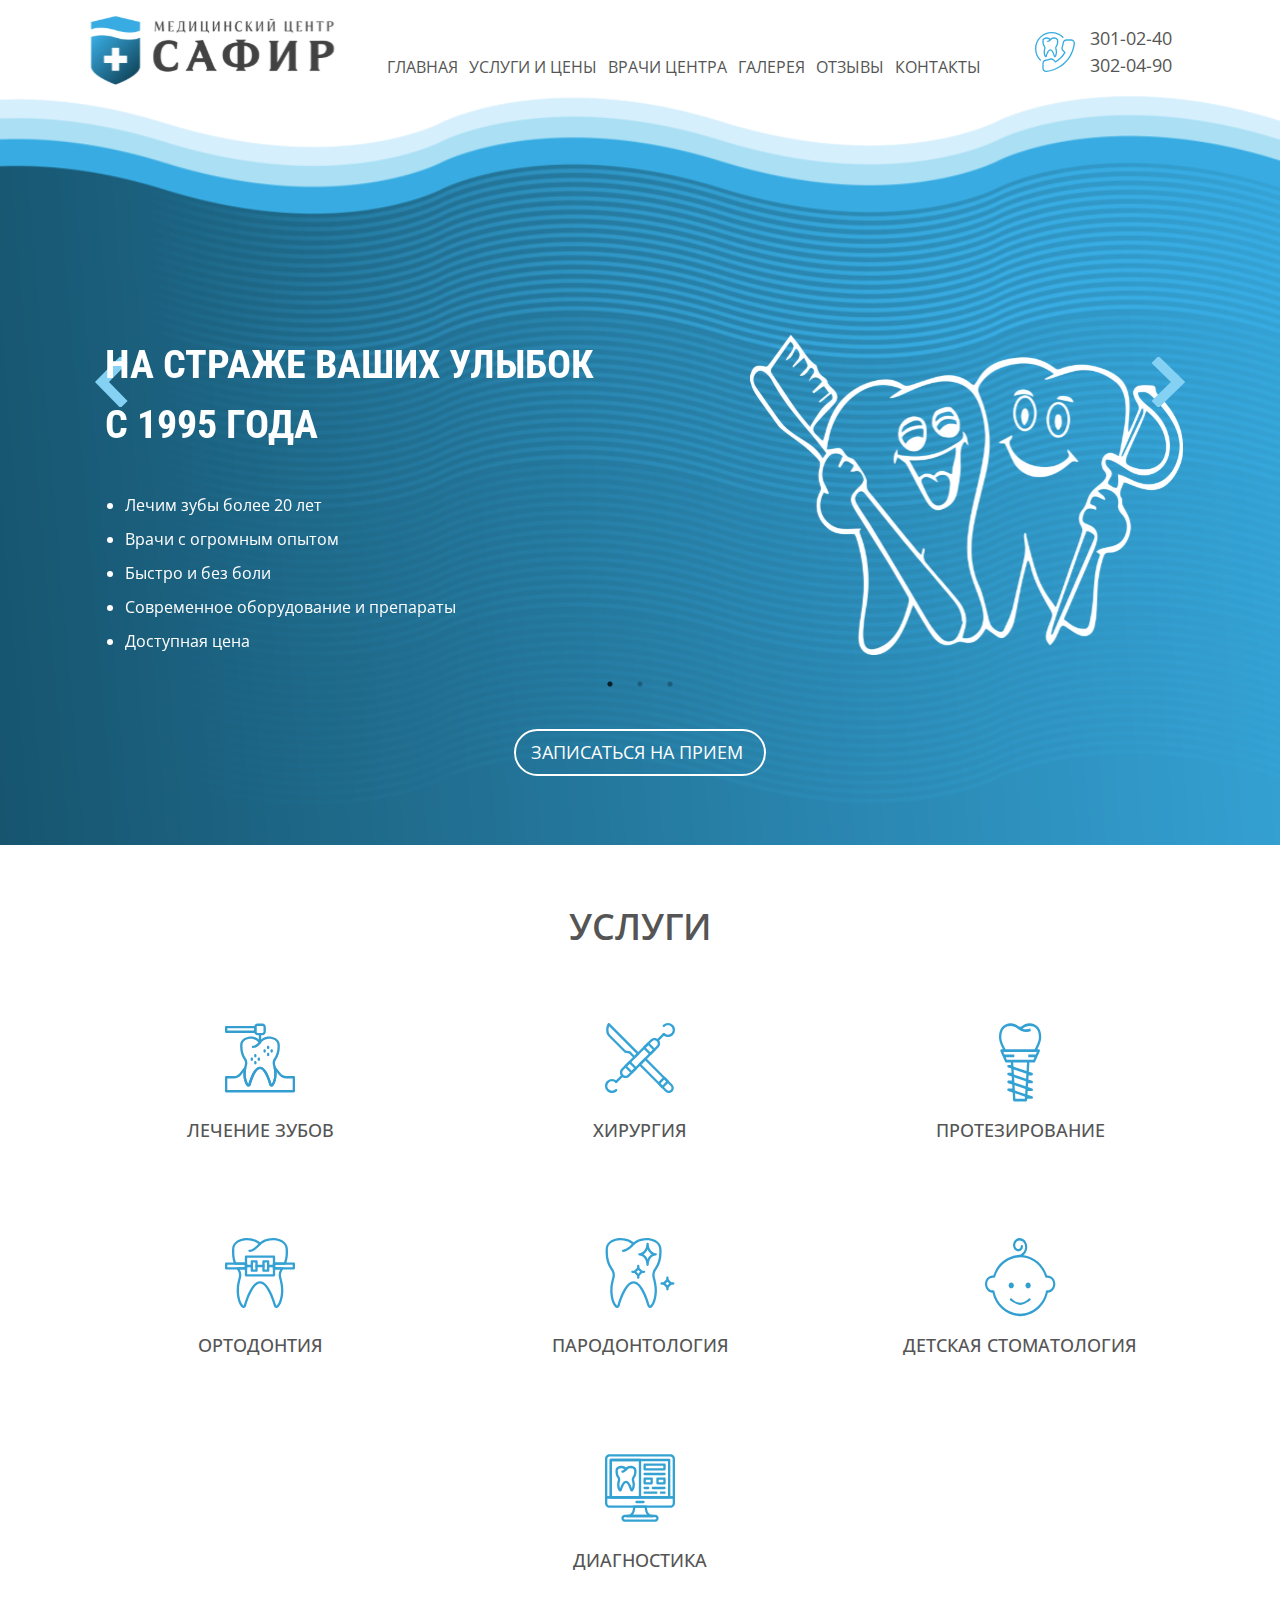
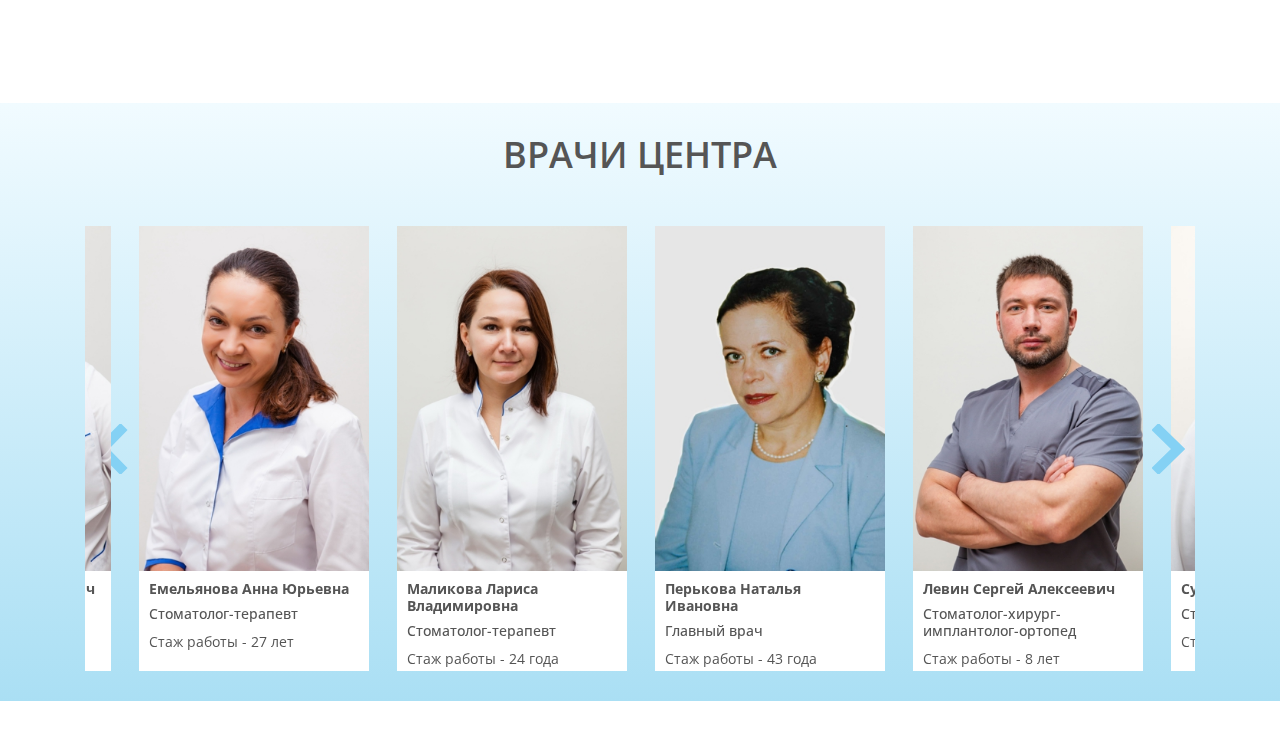
==== Safir-new/index.html @ b6b2a22c "Закачал файлы сайта Сафир" ====
<!DOCTYPE html>
<html lang="ru">
<head>
	<meta charset="UTF-8">
	<title>Главная</title>
	<meta name="viewport" content="width=device-width, initial-scale=1">
	<meta name="description" content="">
	<meta name="keywords" content="">
	<!--Start Style -->
	<link rel="stylesheet" href="css/main.css">
	<!-- End Style -->
</head>
<body>
	<nav>
		<div class="yg_nav_top_wrapper">
			<div class="container">
				<div class="row">
					<div class="col-xl-3 col-md-12 col-sm-6">
						<div class="yg_top_logo_block"></div>
					</div>
					<div class="col-xl-7 offset-xl-0 col-lg-8 offset-lg-1 col-md-12">
						<div class="yg_top_menu responsive_menu text-center">
							<ul class="resp_ul">
								<li><a href="#">главная</a></li>
								<li><a href="#">услуги и цены</a></li>
								<li><a href="#">врачи центра</a></li>
								<li><a href="#">галерея</a></li>
								<li><a href="#">отзывы</a></li>
								<li><a href="#">контакты</a></li>
							</ul>
						</div>
					</div>
					<div class="col-xl-2 col-lg-3 offset-lg-0 col-md-4 offset-md-8 col-sm-6">
						<div class="yg_top_phone_block">
							<img class="menu_phone_img" src="img/phone_ico.svg" alt="phone_ico">
								<div class="phone_n">
									<a href="tel:+78123010240">301-02-40</a><br>
									<a href="tel:+78123020490">302-04-90</a>
								</div>							
						</div>
					</div>
				</div>
			</div>
		</div>
	</nav>
	<heder>	
		<div class="yg_heder_wrapper">			
		<div class="burger hidden"><span></span></div>
		<div class="yg_offer_wrapper">		
			<div class="container">
				<div class="row">
				    <div class="col-12">
				        <div class="top_slider">
				            <!--slide1 start-->				                            
				                <div class="container">
				                    <div class="row">
				                        <div class="col-lg-7 col-md-12">
				                            <div class="yg_main_title_box ">
				                                <h1>на страже ваших улыбок<br>с 1995 года</h1>
				                                <ul>
				                                    <li>Лечим зубы более 20 лет</li>
				                                    <li>Врачи с огромным опытом</li>
				                                    <li>Быстро и без боли</li>
				                                    <li>Современное оборудование и препараты</li>
				                                    <li>Доступная цена</li>
				                                </ul>
				                            </div>
				                        </div>
				                        <div class="col-lg-5 col-md-4">
				                            <div class="gm_heder_img text-right">
				                                <img src="img/teeth_friends.svg" alt="teeth_friends">
				                            </div>
				                        </div>
				                    </div>
				                </div>
				                <!--slide2 start-->				                            
				                <div class="container">
				                    <div class="row">
				                        <div class="col-lg-7 col-md-12">
				                            <div class="yg_main_title_box ">
				                                <h1>на страже ваших улыбок<br>с 1995 года</h1>
				                                <ul>
				                                    <li>Лечим зубы более 20 лет</li>
				                                    <li>Врачи с огромным опытом</li>
				                                    <li>Быстро и без боли</li>
				                                    <li>Современное оборудование и препараты</li>
				                                    <li>Доступная цена</li>
				                                </ul>
				                            </div>
				                        </div>
				                        <div class="col-lg-5 col-md-4">
				                            <div class="gm_heder_img text-right">
				                                <img src="img/teeth_friends.svg" alt="teeth_friends">
				                            </div>
				                        </div>
				                    </div>
				                </div>
				                <!--slide3 start-->				                            
				                <div class="container">
				                    <div class="row">
				                        <div class="col-lg-7 col-md-12">
				                            <div class="yg_main_title_box ">
				                                <h1>на страже ваших улыбок<br>с 1995 года</h1>
				                                <ul>
				                                    <li>Лечим зубы более 20 лет</li>
				                                    <li>Врачи с огромным опытом</li>
				                                    <li>Быстро и без боли</li>
				                                    <li>Современное оборудование и препараты</li>
				                                    <li>Доступная цена</li>
				                                </ul>
				                            </div>
				                        </div>
				                        <div class="col-lg-5 col-md-4">
				                            <div class="gm_heder_img text-right">
				                                <img src="img/teeth_friends.svg" alt="teeth_friends">
				                            </div>
				                        </div>
				                    </div>
				                </div>		   
				        </div>
				    </div>
				</div>
				<div class="row justify-content-center">
					<div class="col-lg-4 justify-content-center col-md-12">
						<div class="yg_btn">записаться на прием</div>
					</div>
				</div>
			</div>
		</div>										
		</div>
	</heder>
	<section>
		<div class="yg_service_wrapper">
			<div class="container">
			<div class="yg_service_title text-center">
				<h2>услуги</h2>
			</div>
				<div class="row justify-content-center">
					<div class="col-lg-4 col-md-6">
						<div class="yg_service_item">
							<div class="yg_serv_img">
								<img src="img/dental-drill.svg" alt="treatment">
							</div>
							<div class="yg_serv_item_title">
								<h3>лечение зубов</h3>
							</div>
							<div class="yg_serv_list">
								<ul>
									<li>Лечение кариеса</li>
									<li>Лечение пульпита</li>
									<li>Лечение периодонтита</li>
								</ul>
							</div>
						</div>
					</div>
													
					<div class="col-lg-4 col-md-6">
						<div class="yg_service_item">
							<div class="yg_serv_img">
								<img src="img/dentist-tools.svg" alt="treatment">
							</div>
							<div class="yg_serv_item_title">
								<h3>хирургия</h3>
							</div>
							<div class="yg_serv_list">
								<ul>
									<li>Удаление</li>
									<li>Сложное удаление</li>
									<li>Лечение осложнений</li>
								</ul>
							</div>
						</div>
					</div>					
					<div class="col-lg-4 col-md-6">
						<div class="yg_service_item">
							<div class="yg_serv_img">
								<img src="img/implant.svg" alt="protez">
							</div>
							<div class="yg_serv_item_title">
								<h3>протезирование</h3>
							</div>
							<div class="yg_serv_list">
								<ul>
									<li>Имплантация</li>
									<li>Съемное протезирование</li>
									<li>Несьемное протезирование</li>
									<li>Бюгельное протезирование</li>
									<li>Коронки</li>
									<li>Виниры</li>
								</ul>
							</div>
						</div>
					</div>							
					<div class="col-lg-4 col-md-6">
						<div class="yg_service_item">
							<div class="yg_serv_img">
								<img src="img/braces.svg" alt="orto">
							</div>
							<div class="yg_serv_item_title">
								<h3>ортодонтия</h3>
							</div>
							<div class="yg_serv_list">
								<ul>
									<li>Брекет-системы</li>
									<li>Капы</li>
									<li>Элайнеры</li>
								</ul>
							</div>
						</div>
					</div>
					<div class="col-lg-4 col-md-6">
						<div class="yg_service_item">
							<div class="yg_serv_img">
								<img src="img/healthy-tooth.svg" alt="parodont">
							</div>
							<div class="yg_serv_item_title">
								<h3>пародонтология</h3>
							</div>
							<div class="yg_serv_list">
								<ul>
									<li>Чистка зубных отложений</li>
									<li>Лечение пародонтита</li>
									<li>Лечение пародонтоза</li>
									<li>Лечение гингивита</li>
								</ul>
							</div>
						</div>
					</div>
					<div class="col-lg-4 col-md-6">
						<div class="yg_service_item">
							<div class="yg_serv_img">
								<img src="img/baby.svg" alt="baby">
							</div>
							<div class="yg_serv_item_title">
								<h3>детская стоматология</h3>
							</div>
							<div class="yg_serv_list">
								<ul>
									<li>Лечение молочных зубов</li>
									<li>Лечение постоянных зубов</li>
									<li>Гигиена</li>
									<li>Профилактика кариеса</li>
								</ul>
							</div>
						</div>
					</div>
					<div class="col-lg-4 col-md-6">
						<div class="yg_service_item">
							<div class="yg_serv_img">
								<img src="img/computer.svg" alt="computer">
							</div>
							<div class="yg_serv_item_title">
								<h3>диагностика</h3>
							</div>
							<div class="yg_serv_list">
								<ul>
									<li>Ортопантомография</li>
									<li>Компьютерная томография</li>
									<li>Рентгенография</li>								
								</ul>
							</div>
						</div>
					</div>
				</div>
				
			</div>									
		</div>
	</section>
	<section>
		<div class="yg_team_wrapper">
			<div class="yg_team_title text-center">
			<h2>врачи центра</h2>
			</div>
			<div class="container">
				<div class="row">
					<div class="col">				
						<div class="team_slider">
							<div>
							<div class="doc_item">
								<div class="doc_img">
									<img src="img/doctors/PerkovaNI.jpg" alt="">
								</div>
								<div class="doc_description">
									<span><h5>Перькова Наталья Ивановна</h5></span>
									<span><h6>Главный врач</h6></span>
									<span>
										<p>Стаж работы - 43 года</p>
									</span>
								</div>
							</div>
						</div>
							<div>
								<div class="doc_item">
									<div class="doc_img">
										<img src="img/doctors/LevinSA.jpg" alt="">
									</div>
									<div class="doc_description">
										<span><h5>Левин Сергей Алексеевич</h5></span>
										<span><h6>Стоматолог-хирург-имплантолог-ортопед</h6></span>
										<span>
											<p>Стаж работы - 8 лет</p>
										</span>
									</div>
								</div>
							</div>
							<div>
								<div class="doc_item">
									<div class="doc_img">
										<img src="img/doctors/SuslonovaAY.jpg" alt="">
									</div>
									<div class="doc_description">
										<span><h5>Суслонова Анна Юрьевна</h5></span>
										<span><h6>Стоматолог-терапевт</h6></span>
										<span>
											<p>Стаж работы - 31 год</p>
										</span>
									</div>
								</div>
							</div>
							<div>
								<div class="doc_item">
									<div class="doc_img">
										<img src="img/doctors/MaleevaKS.jpg" alt="">
									</div>
									<div class="doc_description">
										<span><h5>Малеева Карина Сергеевна</h5></span>
										<span><h6>Стоматолог-терапевт детский</h6></span>
										<span>
											<p>Стаж работы - 7 лет</p>
										</span>
									</div>
								</div>
							</div>
							<div>
								<div class="doc_item">
									<div class="doc_img">
										<img src="img/doctors/GavrikOD.jpg" alt="">
									</div>
									<div class="doc_description">
										<span><h5>Гаврик Оксана Дмитриевна</h5></span>
										<span><h6>Стоматолог-терапевт-ортопед</h6></span>
										<span>
											<p>Стаж работы - 17 лет</p>
										</span>
									</div>
								</div>
							</div>
							<div>
								<div class="doc_item">
									<div class="doc_img">
										<img src="img/doctors/MarchenkoLI.jpg" alt="">
									</div>
									<div class="doc_description">
										<span><h5>Марченко Леонид Иванович</h5></span>
										<span><h6>Стоматолог-ортопед</h6></span>
										<span>
											<p>Стаж работы - 34 года</p>
										</span>
									</div>
								</div>
							</div>
							<div>
								<div class="doc_item">
									<div class="doc_img">
										<img src="img/doctors/MarchenkoTS.jpg" alt="">
									</div>
									<div class="doc_description">
										<span><h5>Марченко Татьяна Сергеевна</h5></span>
										<span><h6>Стоматолог-терапевт</h6></span>
										<span>
											<p>Стаж работы - 33 года</p>
										</span>
									</div>
								</div>
							</div>
							<div>
								<div class="doc_item">
									<div class="doc_img">
										<img src="img/doctors/SokolinskayaMM.jpg" alt="">
									</div>
									<div class="doc_description">
										<span><h5>Соколинская Маргарита Михайловна</h5></span>
										<span><h6>Стоматолог-терапевт</h6></span>
										<span>
											<p>Стаж работы - 18 лет</p>
										</span>
									</div>
								</div>
							</div>
							<div>
								<div class="doc_item">
									<div class="doc_img">
										<img src="img/doctors/ArbuzovAI.jpg" alt="">
									</div>
									<div class="doc_description">
										<span><h5>Арбузов Алексей Игоревич</h5></span>
										<span><h6>Стоматолог-хирург</h6></span>
										<span>
											<p>Стаж работы - 22 года</p>
										</span>
									</div>
								</div>
							</div>
							<div>
								<div class="doc_item">
									<div class="doc_img">
										<img src="img/doctors/EmelyanovaAY.jpg" alt="">
									</div>
									<div class="doc_description">
										<span><h5>Емельянова Анна Юрьевна</h5></span>
										<span><h6>Стоматолог-терапевт</h6></span>
										<span>
											<p>Стаж работы - 27 лет</p>
										</span>
									</div>
								</div>
							</div>
							<div>
								<div class="doc_item">
									<div class="doc_img">
										<img src="img/doctors/MalikovaLV.jpg" alt="">
									</div>
									<div class="doc_description">
										<span><h5>Маликова Лариса Владимировна</h5></span>
										<span><h6>Стоматолог-терапевт</h6></span>
										<span>
											<p>Стаж работы - 24 года</p>
										</span>
									</div>
								</div>
							</div>
						</div>
					</div>
				</div>
			</div>
		</div>
	</section>		
<!--JS start-->
<script src="js/jquery-3.4.1.min.js"></script>
<script src="js/jquery-migrate-1.2.1.min.js"></script>
<script src="js/slick.min.js"></script>
<script src="js/index.js"></script>
<!--JS end-->
</body>
</html>
---- Safir-new/css/main.css ----
@import url('https://fonts.googleapis.com/css?family=Open+Sans:400,800|Roboto+Condensed&display=swap&subset=cyrillic');
@import url("bootstrap.css");
@import url("animate.css");
@import url("slick.css");
@import url("slick-theme.css");
@import url("style.css");
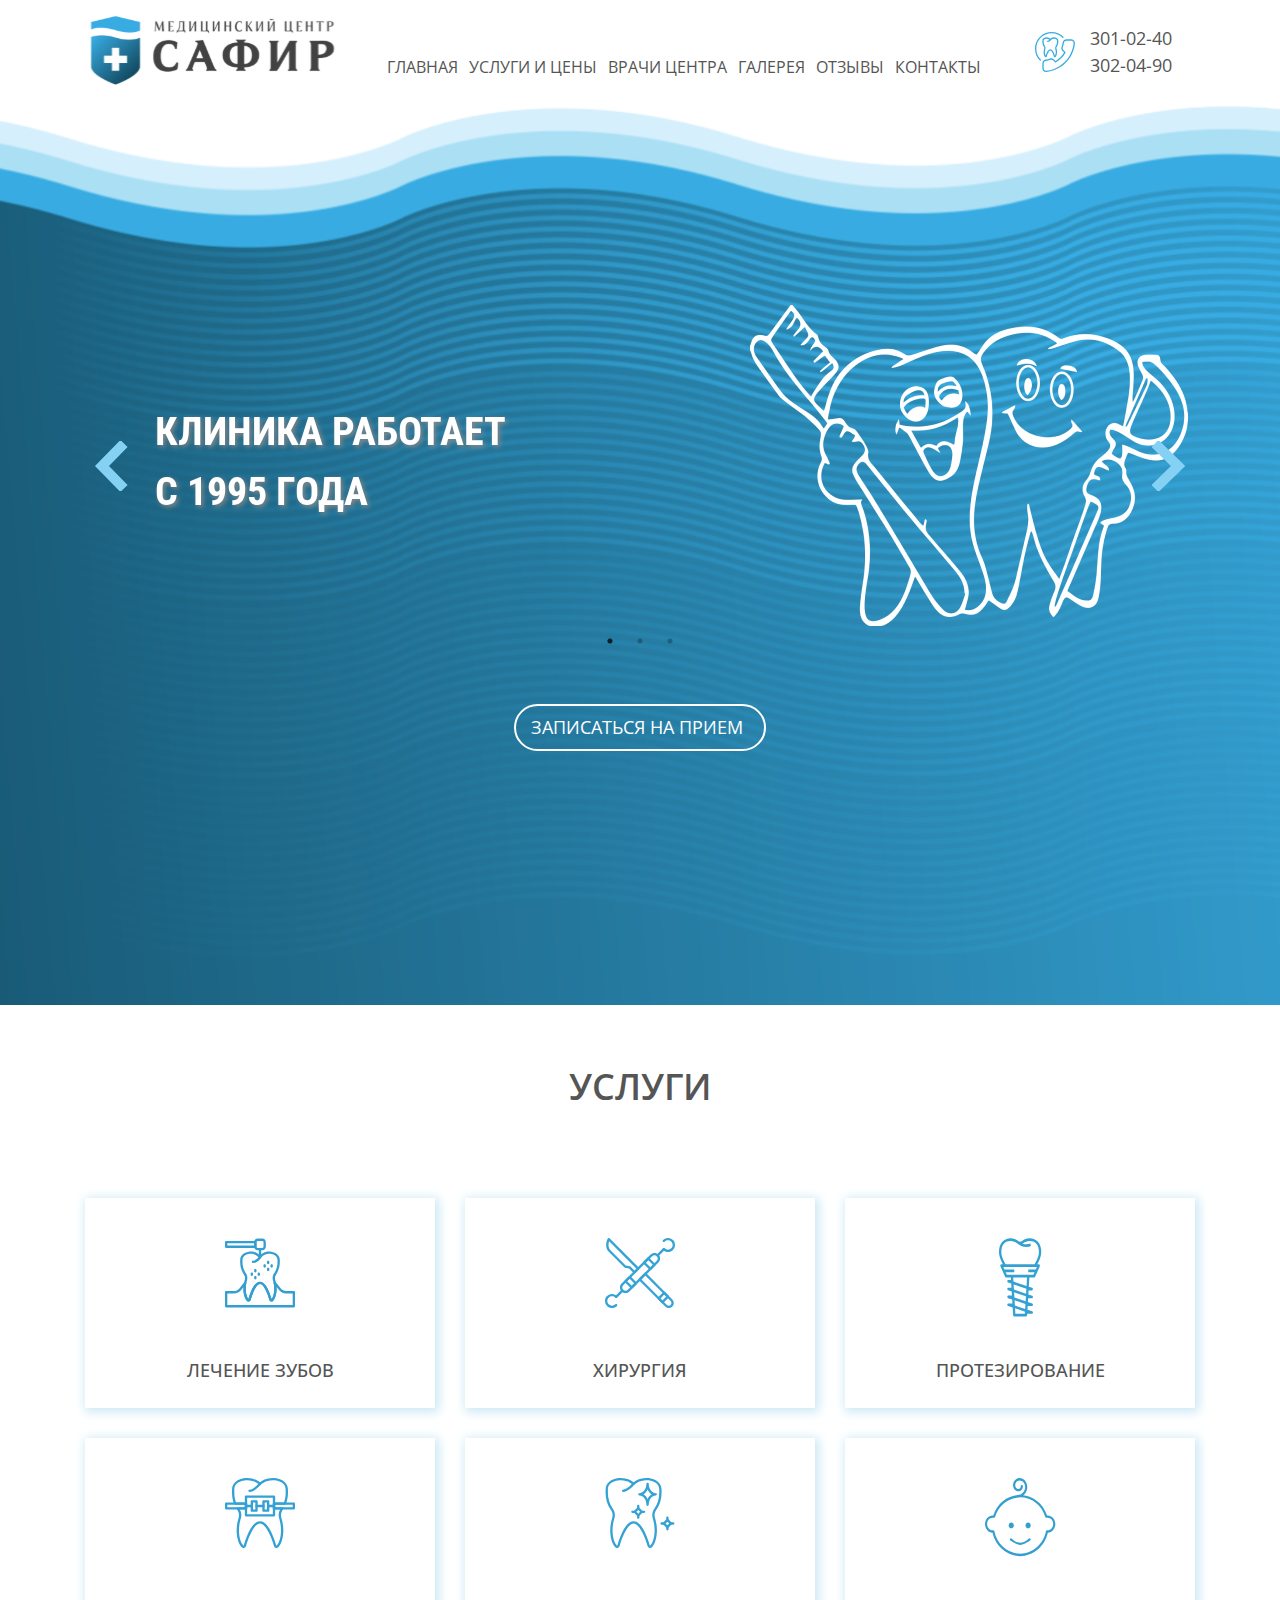
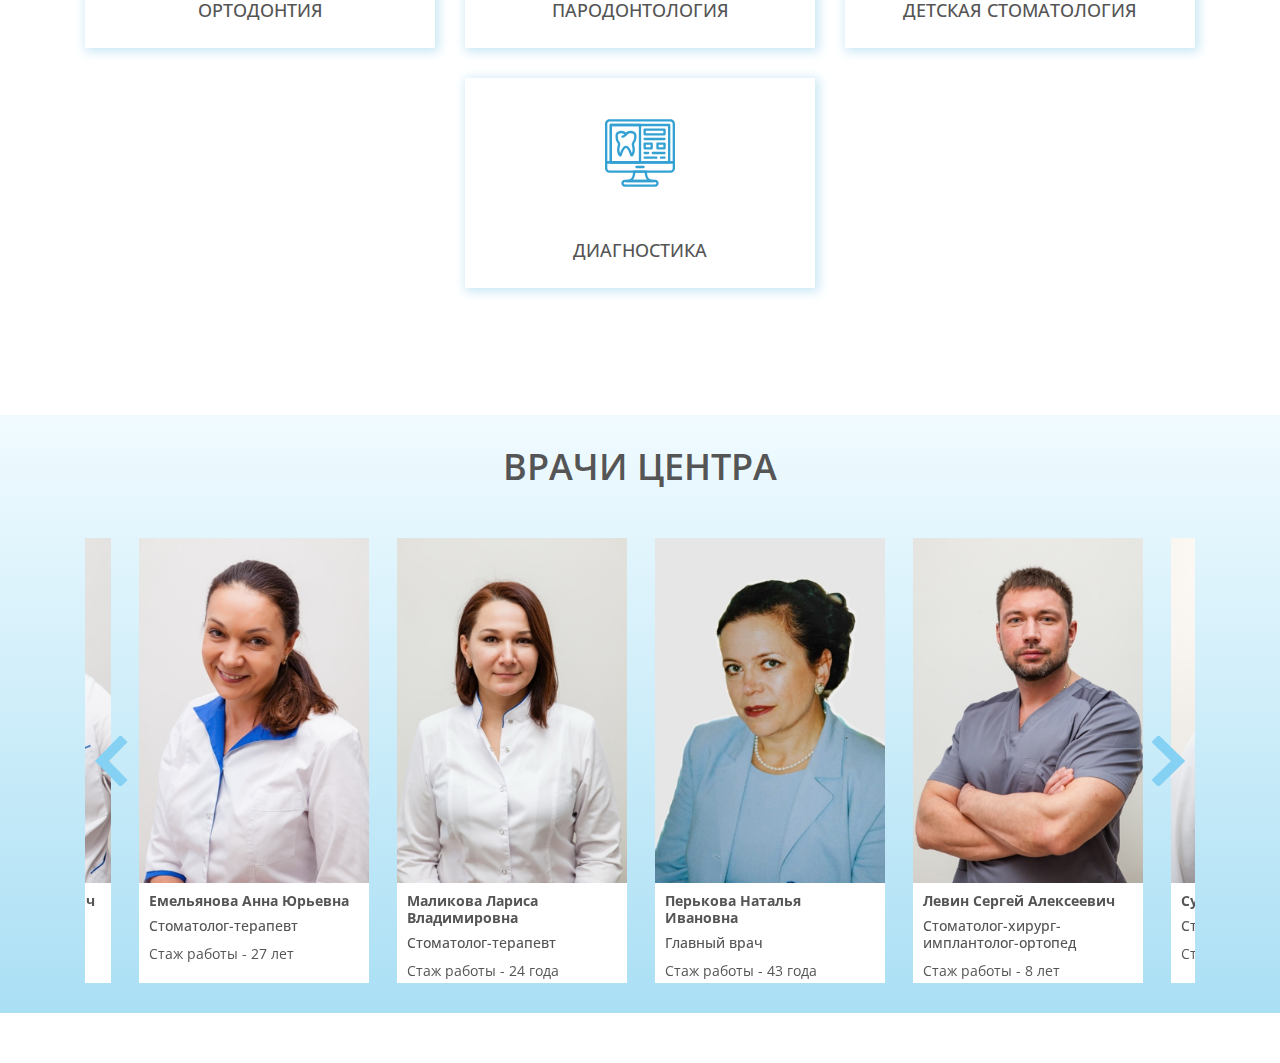
==== commit 90b4da33: "закачал обнлвленные файлы" ====
--- a/Safir-new/index.html
+++ b/Safir-new/index.html
@@ -6,6 +6,7 @@
 	<meta name="viewport" content="width=device-width, initial-scale=1">
 	<meta name="description" content="">
 	<meta name="keywords" content="">
+	<link rel="shortcut icon" type="image/x-icon" href="favicon.ico" />
 	<!--Start Style -->
 	<link rel="stylesheet" href="css/main.css">
 	<!-- End Style -->
@@ -46,86 +47,68 @@
 	<heder>	
 		<div class="yg_heder_wrapper">			
 		<div class="burger hidden"><span></span></div>
-		<div class="yg_offer_wrapper">		
-			<div class="container">
-				<div class="row">
-				    <div class="col-12">
-				        <div class="top_slider">
-				            <!--slide1 start-->				                            
-				                <div class="container">
-				                    <div class="row">
-				                        <div class="col-lg-7 col-md-12">
-				                            <div class="yg_main_title_box ">
-				                                <h1>на страже ваших улыбок<br>с 1995 года</h1>
-				                                <ul>
-				                                    <li>Лечим зубы более 20 лет</li>
-				                                    <li>Врачи с огромным опытом</li>
-				                                    <li>Быстро и без боли</li>
-				                                    <li>Современное оборудование и препараты</li>
-				                                    <li>Доступная цена</li>
-				                                </ul>
-				                            </div>
-				                        </div>
-				                        <div class="col-lg-5 col-md-4">
-				                            <div class="gm_heder_img text-right">
-				                                <img src="img/teeth_friends.svg" alt="teeth_friends">
-				                            </div>
-				                        </div>
-				                    </div>
-				                </div>
-				                <!--slide2 start-->				                            
-				                <div class="container">
-				                    <div class="row">
-				                        <div class="col-lg-7 col-md-12">
-				                            <div class="yg_main_title_box ">
-				                                <h1>на страже ваших улыбок<br>с 1995 года</h1>
-				                                <ul>
-				                                    <li>Лечим зубы более 20 лет</li>
-				                                    <li>Врачи с огромным опытом</li>
-				                                    <li>Быстро и без боли</li>
-				                                    <li>Современное оборудование и препараты</li>
-				                                    <li>Доступная цена</li>
-				                                </ul>
-				                            </div>
-				                        </div>
-				                        <div class="col-lg-5 col-md-4">
-				                            <div class="gm_heder_img text-right">
-				                                <img src="img/teeth_friends.svg" alt="teeth_friends">
-				                            </div>
-				                        </div>
-				                    </div>
-				                </div>
-				                <!--slide3 start-->				                            
-				                <div class="container">
-				                    <div class="row">
-				                        <div class="col-lg-7 col-md-12">
-				                            <div class="yg_main_title_box ">
-				                                <h1>на страже ваших улыбок<br>с 1995 года</h1>
-				                                <ul>
-				                                    <li>Лечим зубы более 20 лет</li>
-				                                    <li>Врачи с огромным опытом</li>
-				                                    <li>Быстро и без боли</li>
-				                                    <li>Современное оборудование и препараты</li>
-				                                    <li>Доступная цена</li>
-				                                </ul>
-				                            </div>
-				                        </div>
-				                        <div class="col-lg-5 col-md-4">
-				                            <div class="gm_heder_img text-right">
-				                                <img src="img/teeth_friends.svg" alt="teeth_friends">
-				                            </div>
-				                        </div>
-				                    </div>
-				                </div>		   
-				        </div>
-				    </div>
+		<div class="yg_offer_wrapper">
+				<div class="container">
+					<div class="row">
+					    <div class="col-12">
+					        <div class="top_slider_wrapper">
+					        	<div class="top_slider">
+					        	    <!--slide1 start-->				                            
+					        	        <div class="container">
+					        	            <div class="row justify-content-center align-items-center">
+					        	                <div class="col-lg-7 col-md-10">
+					        	                    <div class="yg_main_title_box">
+					        	                        <h1>клиника работает<br>с&nbsp;1995 года</h1>
+					        	                    </div>
+					        	                </div>
+					        	                <div class="col-lg-5 col-md-4">
+					        	                    <div class="gm_heder_img">
+					        	                        <img src="img/slider/teeth_friends.png" alt="teeth_friends">
+					        	                    </div>
+					        	                </div>
+					        	            </div>
+					        	        </div>
+					        	        <!--slide2 start-->				                            
+					        	        <div class="container">
+					        	            <div class="row justify-content-center align-items-center">
+					        	                <div class="col-lg-7 col-md-10">
+					        	                    <div class="yg_main_title_box ">
+					        	                        <h1>Скидка 10% для пенсионеров на съемные акриловые протезы</h1>      
+					        	                    </div>
+					        	                </div>
+					        	                <div class="col-lg-5 col-md-4">
+					        	                    <div class="gm_heder_img">
+					        	                        <img src="img/slider/happy_man.png" alt="happy man">
+					        	                    </div>
+					        	                </div>
+					        	            </div>
+					        	        </div>
+					        	        <!--slide3 start-->				                            
+					        	        <div class="container">
+					        	            <div class="row justify-content-center align-items-center">
+					        	                <div class="col-lg-5 col-md-10">
+					        	                    <div class="yg_main_title_box ">
+					        	                        <h1>БЕСПЛАТНЫЙ первичный прием<br> и&nbsp;консультация</h1>
+					        	                        
+					        	                    </div>
+					        	                </div>
+					        	                <div class="col-lg-7 col-md-4">
+					        	                    <div class="gm_heder_img">
+					        	                        <img src="img/slider/doc_pat.png" alt="doc & patient">
+					        	                    </div>
+					        	                </div>
+					        	            </div>
+					        	        </div>		   
+					        	</div>
+					        </div>
+					    </div>
+					</div>
+					<div class="row justify-content-center mt-5">
+						<div class="col-lg-4 justify-content-center col-md-12">
+							<div class="yg_btn">записаться на прием</div>
+						</div>
+					</div>
 				</div>
-				<div class="row justify-content-center">
-					<div class="col-lg-4 justify-content-center col-md-12">
-						<div class="yg_btn">записаться на прием</div>
-					</div>
-				</div>
-			</div>
 		</div>										
 		</div>
 	</heder>
@@ -136,25 +119,25 @@
 				<h2>услуги</h2>
 			</div>
 				<div class="row justify-content-center">
-					<div class="col-lg-4 col-md-6">
-						<div class="yg_service_item">
-							<div class="yg_serv_img">
-								<img src="img/dental-drill.svg" alt="treatment">
-							</div>
-							<div class="yg_serv_item_title">
-								<h3>лечение зубов</h3>
-							</div>
-							<div class="yg_serv_list">
-								<ul>
-									<li>Лечение кариеса</li>
-									<li>Лечение пульпита</li>
-									<li>Лечение периодонтита</li>
-								</ul>
-							</div>
+					<div class="col-lg-4 col-md-6 col-10 col-10">
+						<div class="yg_service_item">
+								<div class="yg_serv_img">
+									<img src="img/dental-drill.svg" alt="treatment">
+								</div>
+								<div class="yg_serv_item_title">
+									<h3>лечение зубов</h3>
+								</div>
+								<div class="yg_serv_list">
+									<ul>
+										<li>Лечение кариеса</li>
+										<li>Лечение пульпита</li>
+										<li>Лечение периодонтита</li>
+									</ul>
+								</div>
 						</div>
 					</div>
 													
-					<div class="col-lg-4 col-md-6">
+					<div class="col-lg-4 col-md-6 col-10">
 						<div class="yg_service_item">
 							<div class="yg_serv_img">
 								<img src="img/dentist-tools.svg" alt="treatment">
@@ -167,11 +150,12 @@
 									<li>Удаление</li>
 									<li>Сложное удаление</li>
 									<li>Лечение осложнений</li>
+									<li>Подготовка к имплантации</li>
 								</ul>
 							</div>
 						</div>
 					</div>					
-					<div class="col-lg-4 col-md-6">
+					<div class="col-lg-4 col-md-6 col-10">
 						<div class="yg_service_item">
 							<div class="yg_serv_img">
 								<img src="img/implant.svg" alt="protez">
@@ -184,14 +168,13 @@
 									<li>Имплантация</li>
 									<li>Съемное протезирование</li>
 									<li>Несьемное протезирование</li>
-									<li>Бюгельное протезирование</li>
 									<li>Коронки</li>
 									<li>Виниры</li>
 								</ul>
 							</div>
 						</div>
 					</div>							
-					<div class="col-lg-4 col-md-6">
+					<div class="col-lg-4 col-md-6 col-10">
 						<div class="yg_service_item">
 							<div class="yg_serv_img">
 								<img src="img/braces.svg" alt="orto">
@@ -208,7 +191,7 @@
 							</div>
 						</div>
 					</div>
-					<div class="col-lg-4 col-md-6">
+					<div class="col-lg-4 col-md-6 col-10">
 						<div class="yg_service_item">
 							<div class="yg_serv_img">
 								<img src="img/healthy-tooth.svg" alt="parodont">
@@ -226,7 +209,7 @@
 							</div>
 						</div>
 					</div>
-					<div class="col-lg-4 col-md-6">
+					<div class="col-lg-4 col-md-6 col-10">
 						<div class="yg_service_item">
 							<div class="yg_serv_img">
 								<img src="img/baby.svg" alt="baby">
@@ -244,7 +227,7 @@
 							</div>
 						</div>
 					</div>
-					<div class="col-lg-4 col-md-6">
+					<div class="col-lg-4 col-md-6 col-10">
 						<div class="yg_service_item">
 							<div class="yg_serv_img">
 								<img src="img/computer.svg" alt="computer">
